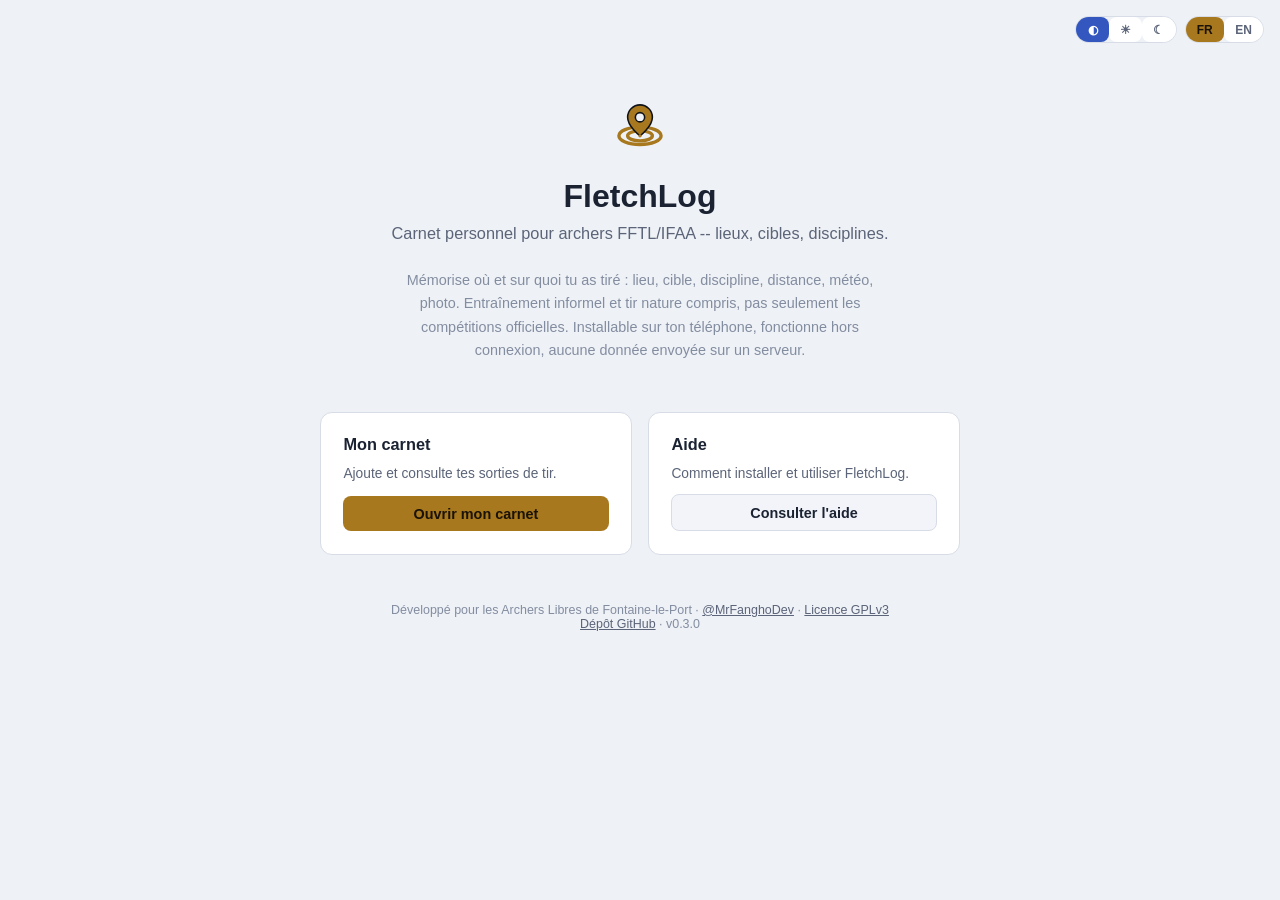
==== index.html @ 193591e7 "docs: retire la bannière "en cours de construction" de l'accueil Sous-vendait un outil qui est en ré" ====
<!DOCTYPE html>
<html lang="fr">
<head>
<meta charset="UTF-8">
<meta name="viewport" content="width=device-width, initial-scale=1.0">
<title>FletchLog</title>
<link rel="icon" href="icon.svg" type="image/svg+xml">
<link rel="manifest" href="manifest.json">
<meta name="theme-color" content="#0f1216">
<link rel="stylesheet" href="theme.css">
<style>
  /* Page d'accueil (issue #8) -- construite sur theme.css, comme
     fletchapps/index.html et fletchtime/web/index.html. */
  body { display: flex; flex-direction: column; align-items: center; padding: 5.5rem 1.25rem 2rem; min-height: 100vh; box-sizing: border-box; }
  .hero { display: flex; flex-direction: column; align-items: center; text-align: center; max-width: 560px; }
  .hero svg.mark { height: 4.5rem; width: 4.5rem; margin-bottom: 1.1rem; }
  .hero h1 { font-size: 2rem; margin: 0 0 0.4rem; }
  .hero .tagline { color: var(--text-muted); font-size: 1.02rem; margin: 0 0 0.6rem; line-height: 1.5; }
  .hero .blurb { color: var(--text-faint); font-size: 0.9rem; line-height: 1.6; max-width: 480px; }

  .cards { display: grid; gap: 1rem; width: 100%; max-width: 640px; margin-top: 2.25rem; grid-template-columns: 1fr; }
  @media (min-width: 560px) { .cards { grid-template-columns: repeat(2, 1fr); } }
  .card {
    background: var(--surface); border: 1px solid var(--border); border-radius: 12px;
    padding: 1.4rem; display: flex; flex-direction: column; gap: 0.6rem;
  }
  .card h2 { font-size: 1.02rem; margin: 0; }
  .card p { color: var(--text-muted); font-size: 0.86rem; line-height: 1.5; margin: 0; flex-grow: 1; }
  .card a.button {
    font-family: var(--font-ui); font-size: 0.9rem; font-weight: 600;
    padding: 0.6rem 1rem; border-radius: 8px; border: none; cursor: pointer;
    color: #1a1206; background: var(--gold); text-decoration: none; text-align: center;
  }
  .card.help a.button { background: var(--surface-2); color: var(--text); border: 1px solid var(--border); }

  footer { margin-top: 3rem; color: var(--text-faint); font-size: 0.78rem; text-align: center; }
  footer a { color: var(--text-muted); }
</style>
</head>
<body>

  <div class="top-controls">
    <div class="theme-toggle">
      <button class="theme-btn" data-theme="system" onclick="setTheme('system')" data-i18n-aria-label="themeSystemLabel" aria-label="Thème système">◐</button>
      <button class="theme-btn" data-theme="light" onclick="setTheme('light')" data-i18n-aria-label="themeLightLabel" aria-label="Thème clair">☀</button>
      <button class="theme-btn" data-theme="dark" onclick="setTheme('dark')" data-i18n-aria-label="themeDarkLabel" aria-label="Thème sombre">☾</button>
    </div>
    <div class="lang-toggle">
      <button class="lang-btn" id="lang-fr-btn" onclick="setLanguage('fr')">FR</button>
      <button class="lang-btn" id="lang-en-btn" onclick="setLanguage('en')">EN</button>
    </div>
  </div>

  <div class="hero">
    <svg class="mark" viewBox="0 0 24 24">
      <ellipse cx="12" cy="15.94" rx="7.03" ry="2.91" fill="none" stroke="var(--gold)" stroke-width="1.125"/>
      <ellipse cx="12" cy="15.94" rx="4.125" ry="1.6875" fill="none" stroke="var(--gold)" stroke-width="1.125"/>
      <g transform="translate(5.8125,4.59375) scale(0.515625)">
        <path d="M12 2C7.6 2 4 5.6 4 10c0 6 8 12 8 12s8-6 8-12c0-4.4-3.6-8-8-8Zm0 11a3 3 0 1 1 0-6 3 3 0 0 1 0 6Z" fill="var(--gold)" stroke="#0f1216" stroke-width="1"/>
      </g>
      <circle cx="12" cy="15.94" r="0.5625" fill="var(--gold)"/>
    </svg>
    <h1>FletchLog</h1>
    <p class="tagline" data-i18n="homeTagline">Carnet personnel pour archers FFTL/IFAA -- lieux, cibles, disciplines.</p>
    <p class="blurb" data-i18n="homeBlurb">Mémorise où et sur quoi tu as tiré : lieu, cible, discipline, distance, météo, photo. Entraînement informel et tir nature compris, pas seulement les compétitions officielles. Installable sur ton téléphone, fonctionne hors connexion, aucune donnée envoyée sur un serveur.</p>
  </div>

  <div class="cards">
    <article class="card app">
      <h2 data-i18n="homeAppTitle">Ouvrir FletchLog</h2>
      <p data-i18n="homeAppDesc">Le carnet lui-même -- installe-le sur ton téléphone pour un accès hors ligne.</p>
      <a class="button" href="app.html" data-i18n="homeAppButton">Ouvrir l'appli</a>
    </article>
    <article class="card help">
      <h2 data-i18n="homeHelpTitle">Aide</h2>
      <p data-i18n="homeHelpDesc">Comment installer et utiliser FletchLog.</p>
      <a class="button" href="aide.html" data-i18n="homeHelpButton">Consulter l'aide</a>
    </article>
  </div>

  <footer>
    <span data-i18n="siteFooterCredit">Développé pour les Archers Libres de Fontaine-le-Port ·</span>
    <a href="https://github.com/MrFanghoDev" target="_blank" rel="noopener">@MrFanghoDev</a>
    · <a href="https://github.com/MrFanghoDev/fletchlog/blob/master/LICENSE" data-i18n="siteFooterLicense" target="_blank" rel="noopener">Licence GPLv3</a>
    <br>
    <a href="https://github.com/MrFanghoDev/fletchlog" data-i18n="homeFooterDevLink">Dépôt GitHub</a>
    · <span id="footer-version"></span>
  </footer>

<script src="i18n.js"></script>
<script src="theme.js"></script>
<script src="sw-register.js"></script>
<script src="version.js"></script>
<script>
  let currentLanguage = localStorage.getItem("fletchlog_lang") || "fr";

  function applyTranslations() {
    document.querySelectorAll("[data-i18n]").forEach((el) => {
      el.textContent = t(currentLanguage, el.getAttribute("data-i18n"));
    });
    document.querySelectorAll("[data-i18n-aria-label]").forEach((el) => {
      el.setAttribute("aria-label", t(currentLanguage, el.getAttribute("data-i18n-aria-label")));
    });
    document.getElementById("lang-fr-btn").classList.toggle("active", currentLanguage === "fr");
    document.getElementById("lang-en-btn").classList.toggle("active", currentLanguage === "en");
    document.documentElement.lang = currentLanguage;
  }

  function setLanguage(lang) {
    currentLanguage = lang;
    localStorage.setItem("fletchlog_lang", lang);
    applyTranslations();
  }

  applyTranslations();
  document.getElementById("footer-version").textContent = FLETCHLOG_VERSION;
</script>
</body>
</html>
---- theme.css ----
/*
 * Système de conception partagé FletchTime / FletchScore
 * ========================================================
 *
 * Extrait des pages web de FletchTime (config.html étant la référence la
 * plus complète au moment de l'extraction) -- pensé pour être copié tel
 * quel dans un autre projet de la même famille (FletchScore) et servir de
 * base commune, sans dépendance à FletchTime lui-même.
 *
 * Usage : <link rel="stylesheet" href="theme.css"> dans le <head> de
 * chaque page, avant tout <style> propre à la page qui voudrait
 * surcharger un détail ponctuel.
 *
 * Thème clair/sombre : piloté par l'attribut data-theme sur <html> ou
 * <body> ("dark" / "light"), avec repli automatique sur la préférence
 * système (prefers-color-scheme) si l'attribut n'est pas posé -- voir
 * FletchTime, gui.py et config.html pour un exemple de bascule JS qui
 * pose cet attribut.
 *
 * Notes pour qui reprend ce fichier dans un autre projet :
 * - Les noms de classes (.btn-primary, .panel, .field...) sont génériques
 *   à dessein, pas spécifiques à FletchTime -- à réutiliser directement.
 * - Rien ici ne dépend de JS spécifique à FletchTime ; les classes
 *   d'état (.active, .visible, [open]...) sont à poser/retirer par le JS
 *   du projet qui l'utilise.
 * - Couleurs sémantiques (--red/--green pour erreur/succès) plutôt que
 *   des noms d'usage (--error/--success) : choix historique de
 *   FletchTime, à renommer si ça convient mieux à l'autre projet -- pas
 *   de logique qui en dépende directement dans ce fichier.
 */

/* ---------- Couleurs et typographie ---------- */

:root {
  --bg: #0f1216; --surface: #171b22; --surface-2: #1d232c; --border: #2a3140;
  --text: #e8ebf1; --text-muted: #8a93a6; --text-faint: #5c6579;
  --gold: #d1a13d; --gold-dim: #4a3d21; --blue: #4c7bdb; --red: #d6534a; --green: #3f9868;
  --font-ui: -apple-system, BlinkMacSystemFont, "Segoe UI", Roboto, Helvetica, Arial, sans-serif;
  --font-mono: ui-monospace, "SF Mono", "Cascadia Code", Consolas, monospace;
  --radius: 10px;
}

@media (prefers-color-scheme: light) {
  :root:not([data-theme="dark"]) {
    --bg: #eef1f6; --surface: #ffffff; --surface-2: #f2f4f9; --border: #d7dce6;
    --text: #1b2333; --text-muted: #5b6478; --text-faint: #838da0;
    --gold: #a8781f; --gold-dim: #e8dcc0; --blue: #3357bf; --red: #b8392f; --green: #227a52;
  }
}
:root[data-theme="light"] {
  --bg: #eef1f6; --surface: #ffffff; --surface-2: #f2f4f9; --border: #d7dce6;
  --text: #1b2333; --text-muted: #5b6478; --text-faint: #838da0;
  --gold: #a8781f; --gold-dim: #e8dcc0; --blue: #3357bf; --red: #b8392f; --green: #227a52;
}
:root[data-theme="dark"] {
  --bg: #0f1216; --surface: #171b22; --surface-2: #1d232c; --border: #2a3140;
  --text: #e8ebf1; --text-muted: #8a93a6; --text-faint: #5c6579;
  --gold: #d1a13d; --gold-dim: #4a3d21; --blue: #4c7bdb; --red: #d6534a; --green: #3f9868;
}

* { box-sizing: border-box; }
html, body { margin: 0; background: var(--bg); color: var(--text); font-family: var(--font-ui); }
body { padding: 0 0 3rem; }

/* ---------- Mise en page générale ---------- */

.page { max-width: 900px; margin: 0 auto; padding: 2rem 1rem 0; }
a.back { color: var(--text-muted); font-size: 0.85rem; text-decoration: none; }
a.back:hover { color: var(--text); }
h1 { display: flex; align-items: center; gap: 0.6rem; font-size: 1.4rem; margin: 1rem 0 0.25rem; }
h1 img { height: 1.6em; width: auto; }
p.intro { color: var(--text-muted); font-size: 0.88rem; line-height: 1.5; max-width: 640px; }

/* ---------- Bascule langue/thème (coin haut droit) ---------- */

.top-controls {
  position: fixed; top: 1rem; right: 1rem; display: flex; gap: 0.5rem; z-index: 10;
}
.lang-toggle, .theme-toggle {
  display: flex; border: 1px solid var(--border); border-radius: 999px; overflow: hidden;
}
.lang-btn, .theme-btn {
  font-family: var(--font-ui); font-size: 0.75rem; padding: 0.35rem 0.7rem; margin: 0;
  border: none; background: var(--surface); color: var(--text-muted); cursor: pointer;
}
.lang-btn.active { background: var(--gold); color: #1a1206; font-weight: 600; }
.theme-btn.active { background: var(--blue); color: #fff; }

/* ---------- Panneaux repliables (<details>) ---------- */

details.panel {
  background: var(--surface); border: 1px solid var(--border); border-radius: var(--radius);
  margin-top: 1rem; overflow: hidden;
}
details.panel summary {
  list-style: none; cursor: pointer; padding: 0.9rem 1rem;
  display: flex; align-items: center; gap: 0.6rem; font-size: 1rem; font-weight: 600;
}
details.panel summary::-webkit-details-marker { display: none; }
details.panel summary .chevron { margin-left: auto; color: var(--text-faint); transition: transform 0.15s ease; }
details.panel[open] summary .chevron { transform: rotate(90deg); }
details.panel .panel-body { padding: 0 1rem 1.2rem; border-top: 1px solid var(--border); padding-top: 1rem; }
.panel-footer { display: flex; align-items: center; gap: 0.75rem; margin-top: 1.2rem; flex-wrap: wrap; }

/* ---------- Champs de formulaire ---------- */

.field-grid { display: grid; grid-template-columns: 1fr; gap: 0.9rem; }
@media (min-width: 640px) { .field-grid { grid-template-columns: 1fr 1fr; } }

.field { display: flex; flex-direction: column; gap: 0.3rem; }
.field label { font-size: 0.78rem; color: var(--text-muted); }
.field .hint { font-size: 0.72rem; color: var(--text-faint); }
input[type=text], input[type=number], input[type=color], select {
  font-family: var(--font-ui); font-size: 0.9rem; color: var(--text);
  background: var(--bg); border: 1px solid var(--border); border-radius: 6px;
  padding: 0.5rem 0.6rem;
}
input[type=number] { font-family: var(--font-mono); }
input:focus, select:focus { outline: 2px solid var(--gold); outline-offset: 1px; }

label.checkbox { display: flex; align-items: center; gap: 0.4rem; font-size: 0.88rem; color: var(--text); }

/* ---------- Boutons ---------- */

button {
  font-family: var(--font-ui); font-size: 0.9rem; font-weight: 600;
  padding: 0.6rem 1rem; border-radius: 8px; border: none; cursor: pointer; color: #fff;
}
.btn-primary { background: var(--gold); color: #1a1206; }
button:disabled { opacity: 0.4; cursor: not-allowed; filter: none; }

/* ---------- Retour de sauvegarde (succès/erreur) ---------- */

.save-status { font-size: 0.85rem; }
.save-status.ok { color: var(--green); }
.save-status.error { color: var(--red); }

/* ---------- Superposition d'authentification par mot de passe ---------- */

.auth-overlay {
  position: fixed; inset: 0; background: rgba(0,0,0,0.75); z-index: 1000;
  display: none; align-items: center; justify-content: center;
}
.auth-overlay.visible { display: flex; }
.auth-box {
  background: var(--surface); border: 1px solid var(--border); border-radius: var(--radius);
  padding: 2rem; max-width: 320px; width: 90%; text-align: center;
}
.auth-box h2 { margin: 0 0 0.5rem; font-size: 1.1rem; }
.auth-box p { color: var(--text-muted); font-size: 0.85rem; margin: 0 0 1.2rem; }
.auth-box input {
  width: 100%; padding: 0.6rem 0.8rem; margin-bottom: 0.8rem; font-size: 1rem;
  background: var(--surface-2); border: 1px solid var(--border); border-radius: 8px;
  color: var(--text); box-sizing: border-box;
}
.auth-box button {
  width: 100%; padding: 0.6rem; font-size: 0.95rem; font-weight: 600;
  background: var(--gold); color: #1a1206; border: none; border-radius: 8px; cursor: pointer;
}
.auth-error { color: var(--red); font-size: 0.85rem; margin-top: 0.6rem; min-height: 1.2em; }
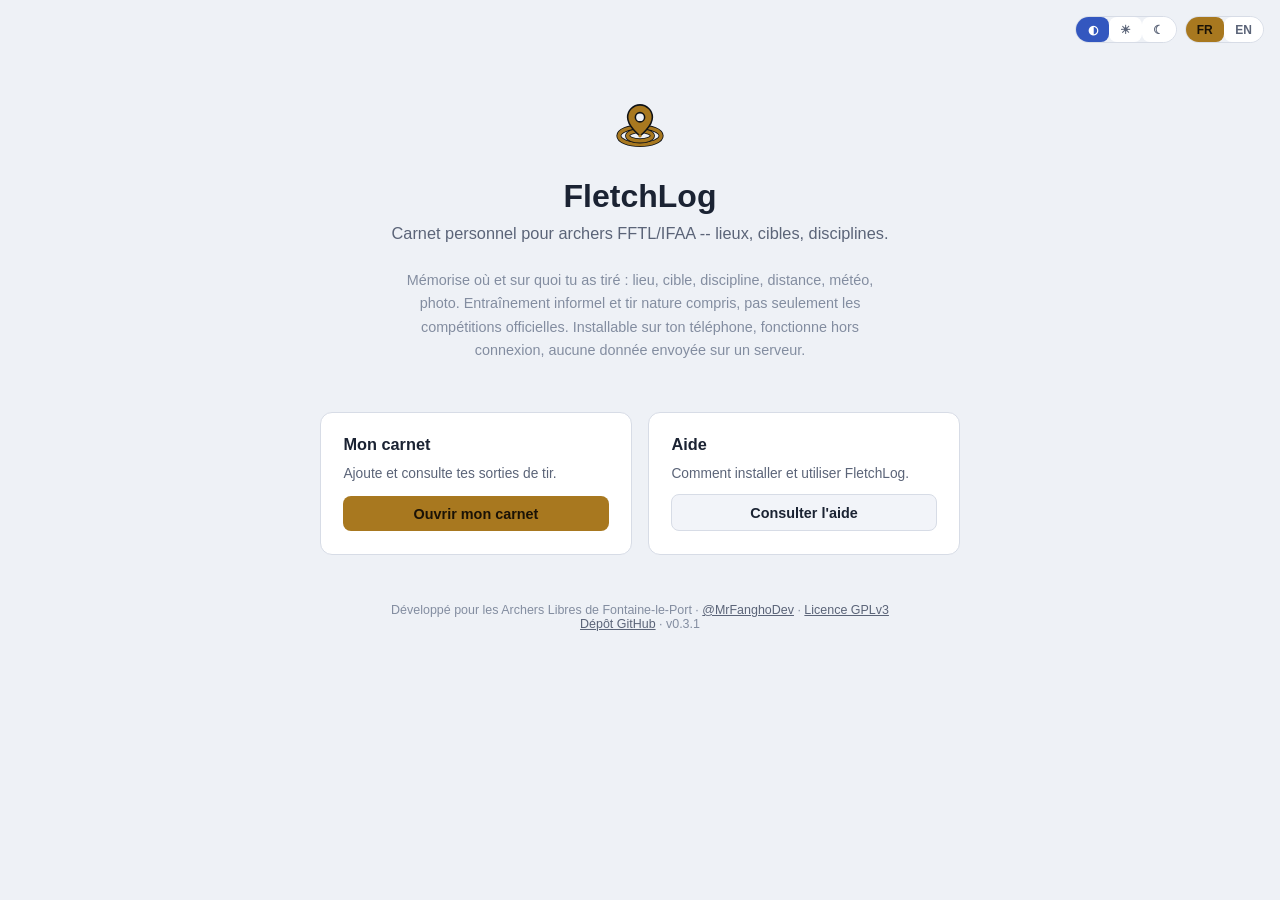
==== commit 38296c71: "style(logo): ajoute un liseré sombre sur les anneaux (cohérence avec le pin) Les cercles aplatis n'a" ====
--- a/index.html
+++ b/index.html
@@ -53,7 +53,9 @@
 
   <div class="hero">
     <svg class="mark" viewBox="0 0 24 24">
+      <ellipse cx="12" cy="15.94" rx="7.03" ry="2.91" fill="none" stroke="#0f1216" stroke-width="1.7"/>
       <ellipse cx="12" cy="15.94" rx="7.03" ry="2.91" fill="none" stroke="var(--gold)" stroke-width="1.125"/>
+      <ellipse cx="12" cy="15.94" rx="4.125" ry="1.6875" fill="none" stroke="#0f1216" stroke-width="1.7"/>
       <ellipse cx="12" cy="15.94" rx="4.125" ry="1.6875" fill="none" stroke="var(--gold)" stroke-width="1.125"/>
       <g transform="translate(5.8125,4.59375) scale(0.515625)">
         <path d="M12 2C7.6 2 4 5.6 4 10c0 6 8 12 8 12s8-6 8-12c0-4.4-3.6-8-8-8Zm0 11a3 3 0 1 1 0-6 3 3 0 0 1 0 6Z" fill="var(--gold)" stroke="#0f1216" stroke-width="1"/>
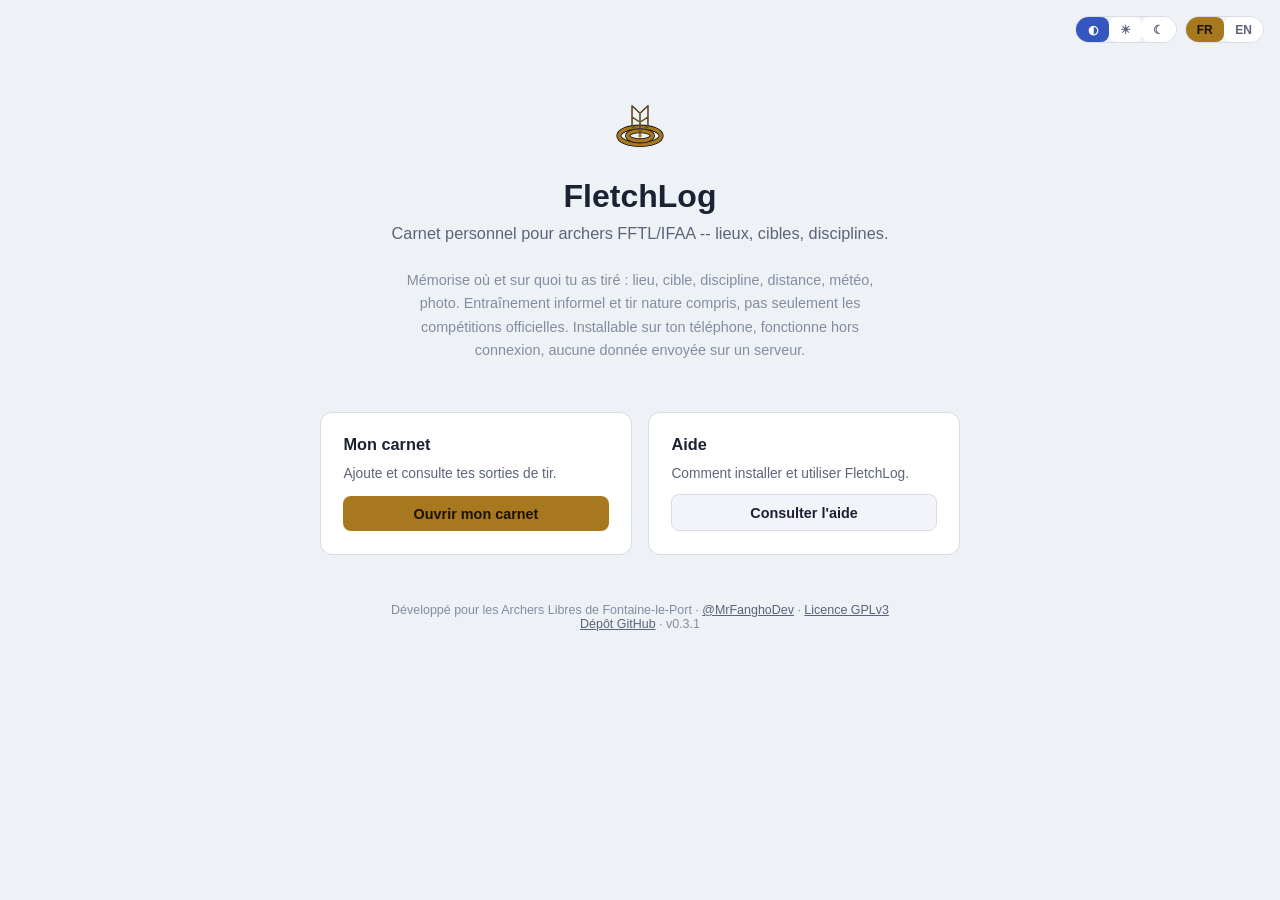
==== commit 44ef1b6c: "feat(logo): remplace le pin par la plume FletchApps Même tracé de plume (double liseré noir/or) que " ====
--- a/index.html
+++ b/index.html
@@ -57,8 +57,13 @@
       <ellipse cx="12" cy="15.94" rx="7.03" ry="2.91" fill="none" stroke="var(--gold)" stroke-width="1.125"/>
       <ellipse cx="12" cy="15.94" rx="4.125" ry="1.6875" fill="none" stroke="#0f1216" stroke-width="1.7"/>
       <ellipse cx="12" cy="15.94" rx="4.125" ry="1.6875" fill="none" stroke="var(--gold)" stroke-width="1.125"/>
-      <g transform="translate(5.8125,4.59375) scale(0.515625)">
-        <path d="M12 2C7.6 2 4 5.6 4 10c0 6 8 12 8 12s8-6 8-12c0-4.4-3.6-8-8-8Zm0 11a3 3 0 1 1 0-6 3 3 0 0 1 0 6Z" fill="var(--gold)" stroke="#0f1216" stroke-width="1"/>
+      <g transform="translate(12,10.94) scale(0.268) translate(-44.843,-39.079)">
+        <path stroke-width="1.6" stroke-linecap="round" stroke-linejoin="round" fill="none" stroke="#0f1216"
+          d="M 62.853 39.187 L 34.723 39.187 L 25.508 29.226 L 51.190 29.365 L 56.032 39.187 L 51.190 49.009 L 25.508 49.148 L 34.723 39.187 M 39.680 29.831 L 46.066 39.187 L 39.680 48.543"
+          style="transform-box: fill-box; transform-origin: 50% 50%;" transform="matrix(0, 1, -1, 0, 0.662491, -0.108498)"/>
+        <path stroke-width="1.05" stroke-linecap="round" stroke-linejoin="round" fill="none" stroke="var(--gold)"
+          d="M 62.853 39.187 L 34.723 39.187 L 25.508 29.226 L 51.190 29.365 L 56.032 39.187 L 51.190 49.009 L 25.508 49.148 L 34.723 39.187 M 39.680 29.831 L 46.066 39.187 L 39.680 48.543"
+          style="transform-box: fill-box; transform-origin: 50% 50%;" transform="matrix(0, 1, -1, 0, 0.662491, -0.108498)"/>
       </g>
       <circle cx="12" cy="15.94" r="0.5625" fill="var(--gold)"/>
     </svg>
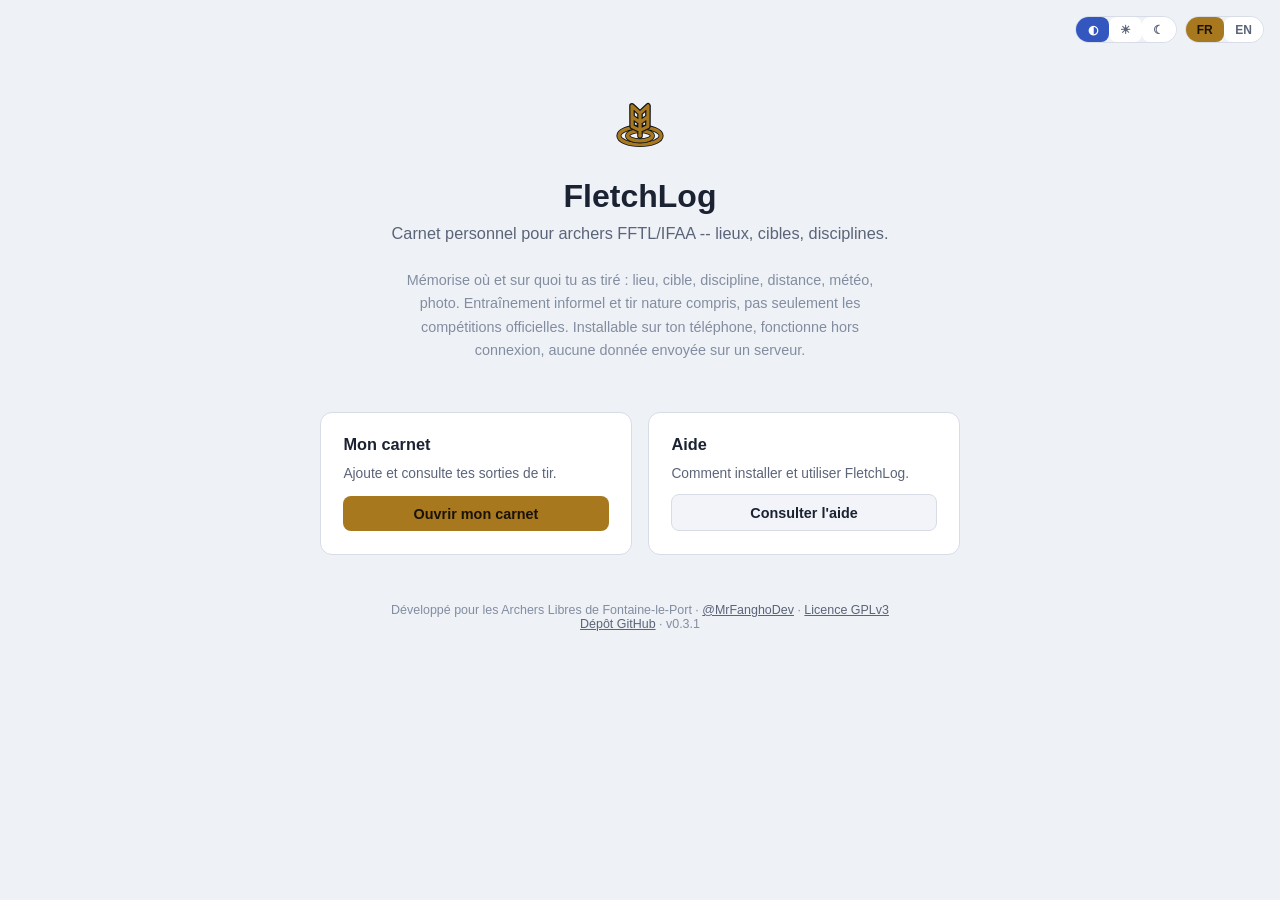
==== commit 49e21918: "fix(logo): corrige les PNG écrasés et le liseré trop fin des marques Deux bugs distincts repérés par" ====
--- a/index.html
+++ b/index.html
@@ -58,10 +58,10 @@
       <ellipse cx="12" cy="15.94" rx="4.125" ry="1.6875" fill="none" stroke="#0f1216" stroke-width="1.7"/>
       <ellipse cx="12" cy="15.94" rx="4.125" ry="1.6875" fill="none" stroke="var(--gold)" stroke-width="1.125"/>
       <g transform="translate(12,10.94) scale(0.268) translate(-44.843,-39.079)">
-        <path stroke-width="1.6" stroke-linecap="round" stroke-linejoin="round" fill="none" stroke="#0f1216"
+        <path stroke-width="7" stroke-linecap="round" stroke-linejoin="round" fill="none" stroke="#0f1216"
           d="M 62.853 39.187 L 34.723 39.187 L 25.508 29.226 L 51.190 29.365 L 56.032 39.187 L 51.190 49.009 L 25.508 49.148 L 34.723 39.187 M 39.680 29.831 L 46.066 39.187 L 39.680 48.543"
           style="transform-box: fill-box; transform-origin: 50% 50%;" transform="matrix(0, 1, -1, 0, 0.662491, -0.108498)"/>
-        <path stroke-width="1.05" stroke-linecap="round" stroke-linejoin="round" fill="none" stroke="var(--gold)"
+        <path stroke-width="4" stroke-linecap="round" stroke-linejoin="round" fill="none" stroke="var(--gold)"
           d="M 62.853 39.187 L 34.723 39.187 L 25.508 29.226 L 51.190 29.365 L 56.032 39.187 L 51.190 49.009 L 25.508 49.148 L 34.723 39.187 M 39.680 29.831 L 46.066 39.187 L 39.680 48.543"
           style="transform-box: fill-box; transform-origin: 50% 50%;" transform="matrix(0, 1, -1, 0, 0.662491, -0.108498)"/>
       </g>
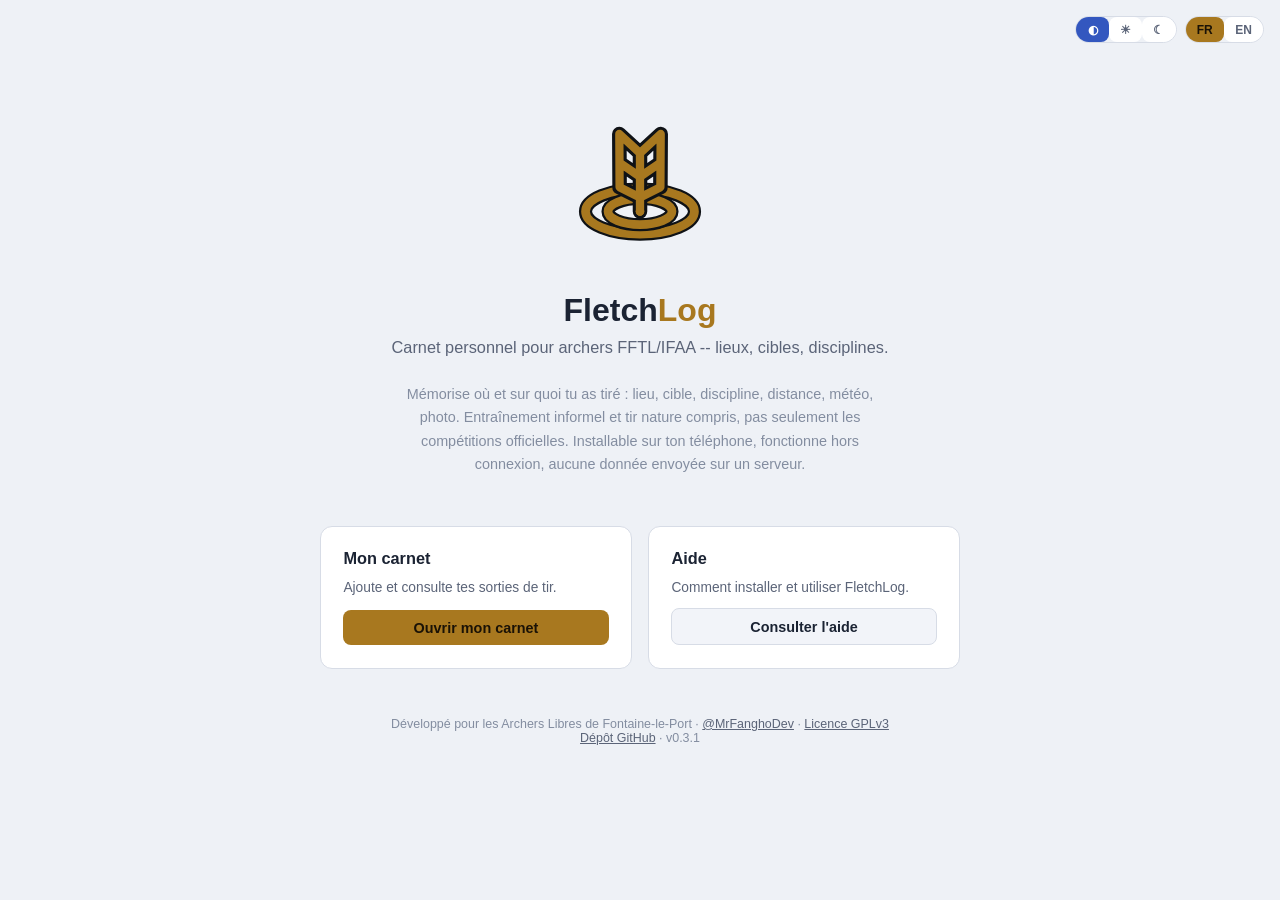
==== commit ca916273: "feat(accueil): logo agrandi (taille FletchApps) et "Log" en or Wordmark FletchLog/Log dans le hero, " ====
--- a/index.html
+++ b/index.html
@@ -13,8 +13,9 @@
      fletchapps/index.html et fletchtime/web/index.html. */
   body { display: flex; flex-direction: column; align-items: center; padding: 5.5rem 1.25rem 2rem; min-height: 100vh; box-sizing: border-box; }
   .hero { display: flex; flex-direction: column; align-items: center; text-align: center; max-width: 560px; }
-  .hero svg.mark { height: 4.5rem; width: 4.5rem; margin-bottom: 1.1rem; }
-  .hero h1 { font-size: 2rem; margin: 0 0 0.4rem; }
+  .hero svg.mark { height: 186px; width: 186px; margin-bottom: 1.1rem; }
+  .hero h1 { display: block; font-size: 2rem; margin: 0 0 0.4rem; }
+  .hero h1 .log { color: var(--gold); }
   .hero .tagline { color: var(--text-muted); font-size: 1.02rem; margin: 0 0 0.6rem; line-height: 1.5; }
   .hero .blurb { color: var(--text-faint); font-size: 0.9rem; line-height: 1.6; max-width: 480px; }
 
@@ -67,7 +68,7 @@
       </g>
       <circle cx="12" cy="15.94" r="0.5625" fill="var(--gold)"/>
     </svg>
-    <h1>FletchLog</h1>
+    <h1>Fletch<span class="log">Log</span></h1>
     <p class="tagline" data-i18n="homeTagline">Carnet personnel pour archers FFTL/IFAA -- lieux, cibles, disciplines.</p>
     <p class="blurb" data-i18n="homeBlurb">Mémorise où et sur quoi tu as tiré : lieu, cible, discipline, distance, météo, photo. Entraînement informel et tir nature compris, pas seulement les compétitions officielles. Installable sur ton téléphone, fonctionne hors connexion, aucune donnée envoyée sur un serveur.</p>
   </div>
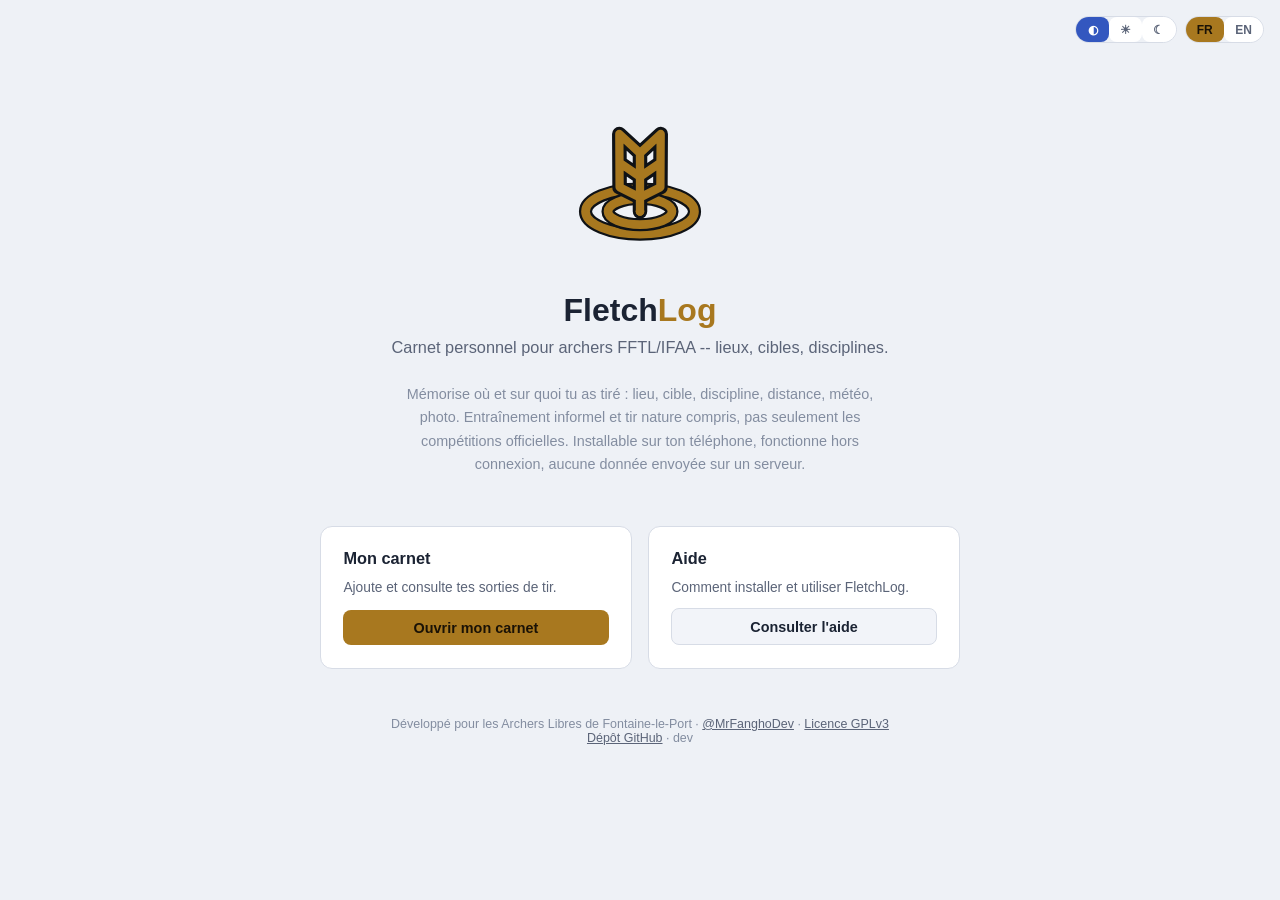
==== commit 34cf221a: "feat(ios): balises Apple pour "Ajouter à l'écran d'accueil" manifest.json n'est pas lu par Safari po" ====
--- a/index.html
+++ b/index.html
@@ -7,6 +7,15 @@
 <link rel="icon" href="icon.svg" type="image/svg+xml">
 <link rel="manifest" href="manifest.json">
 <meta name="theme-color" content="#0f1216">
+<!-- Safari ne lit pas manifest.json pour "Ajouter à l'écran d'accueil"
+     (issue #18) -- sans ces balises, icône = capture d'écran de la
+     page, et l'appli se rouvre dans Safari plutôt qu'en standalone.
+     black-translucent cohérent avec le thème sombre et les
+     env(safe-area-inset-*) déjà utilisés partout dans le CSS. -->
+<link rel="apple-touch-icon" href="icon-192.png">
+<meta name="apple-mobile-web-app-capable" content="yes">
+<meta name="apple-mobile-web-app-status-bar-style" content="black-translucent">
+<meta name="apple-mobile-web-app-title" content="FletchLog">
 <link rel="stylesheet" href="theme.css">
 <style>
   /* Page d'accueil (issue #8) -- construite sur theme.css, comme
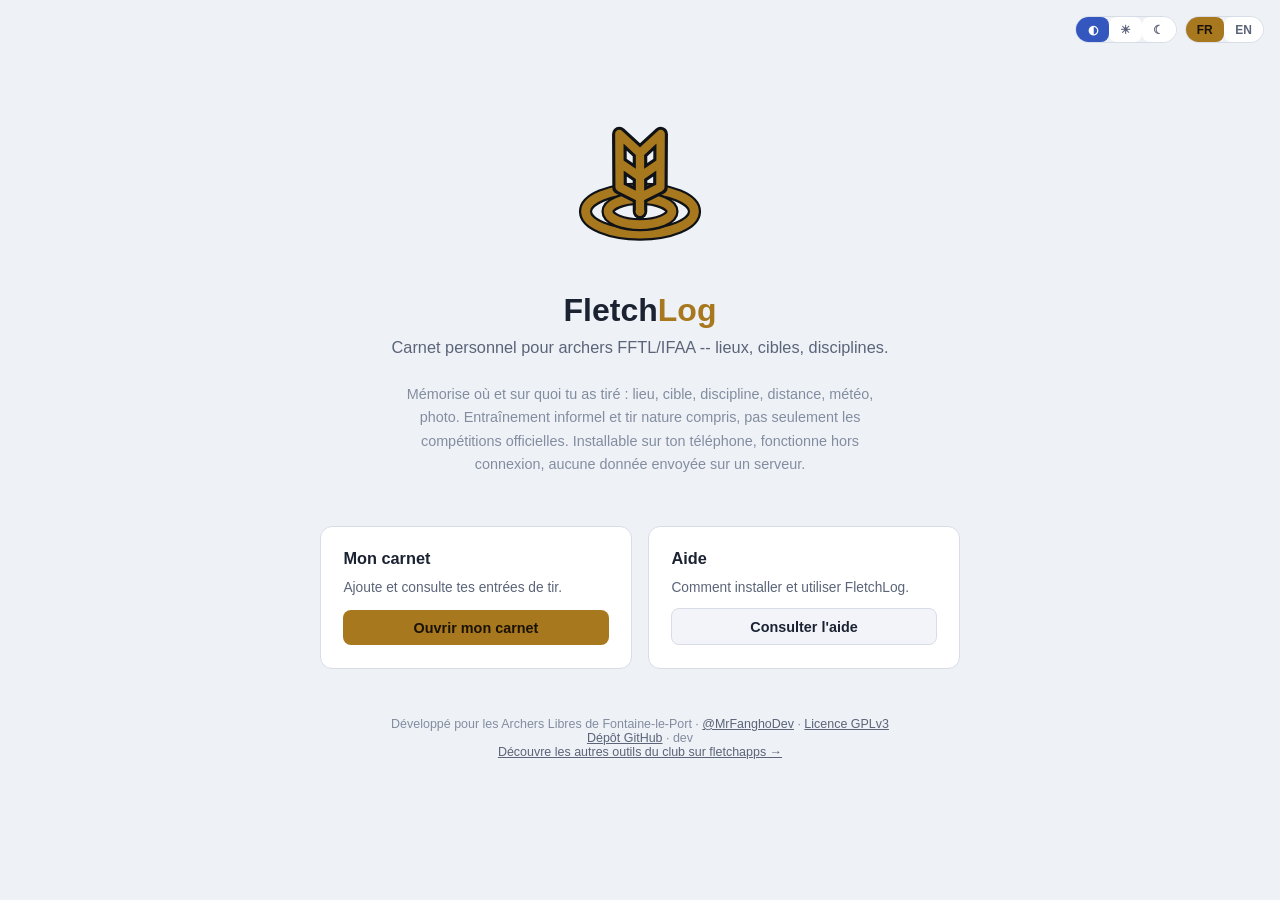
==== commit e264a752: "feat: lien vers fletchapps dans le footer Retour utilisateur -- ajoute un lien vers fletchapps (le p" ====
--- a/index.html
+++ b/index.html
@@ -102,6 +102,8 @@
     <br>
     <a href="https://github.com/MrFanghoDev/fletchlog" data-i18n="homeFooterDevLink">Dépôt GitHub</a>
     · <span id="footer-version"></span>
+    <br>
+    <a href="https://mrfanghodev.github.io/fletchapps/" target="_blank" rel="noopener" data-i18n="siteFooterFletchapps">Découvre les autres outils du club sur fletchapps →</a>
   </footer>
 
 <script src="i18n.js"></script>
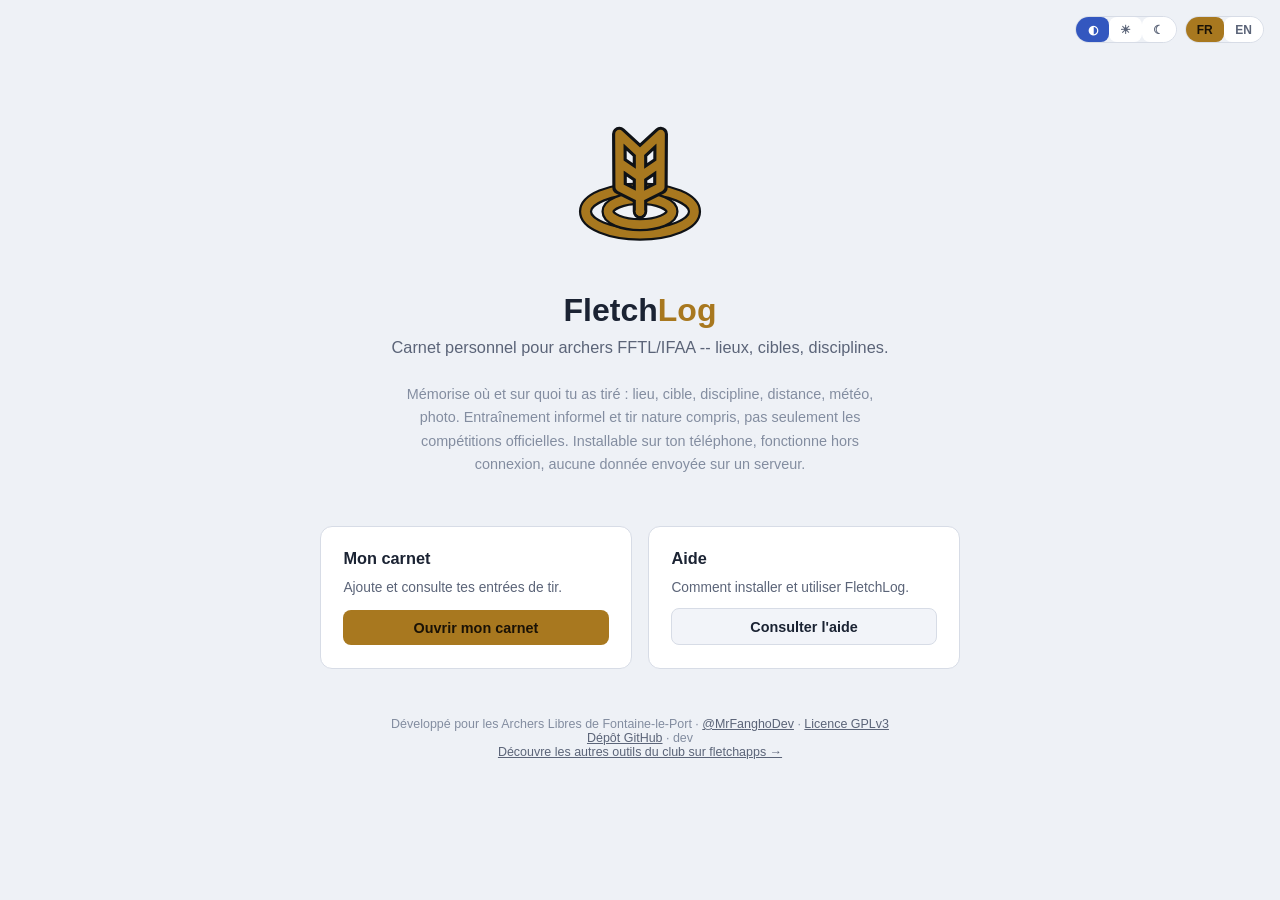
==== commit cd6e1db5: "feat: statistiques du carnet sur la page d'accueil Retour utilisateur -- la carte "Ouvrir FletchLog"" ====
--- a/index.html
+++ b/index.html
@@ -43,6 +43,15 @@
   }
   .card.help a.button { background: var(--surface-2); color: var(--text); border: 1px solid var(--border); }
 
+  /* Statistiques du carnet (retour utilisateur, 2026-08-26) -- lues
+     depuis IndexedDB au chargement, masquées tant qu'aucune entrée
+     n'existe (rien de significatif à montrer). Un <div>, pas un <p> --
+     .card p a flex-grow:1 (pensé pour la description au-dessus),
+     s'appliquerait ici aussi et se disputerait l'espace vertical avec
+     elle plutôt que de garder sa taille naturelle. */
+  .card-stats { font-size: 0.78rem; color: var(--text-faint); line-height: 1.5; }
+  .card-stats[hidden] { display: none; }
+
   footer { margin-top: 3rem; color: var(--text-faint); font-size: 0.78rem; text-align: center; }
   footer a { color: var(--text-muted); }
 </style>
@@ -86,6 +95,7 @@
     <article class="card app">
       <h2 data-i18n="homeAppTitle">Ouvrir FletchLog</h2>
       <p data-i18n="homeAppDesc">Le carnet lui-même -- installe-le sur ton téléphone pour un accès hors ligne.</p>
+      <div class="card-stats" id="card-stats" hidden></div>
       <a class="button" href="app.html" data-i18n="homeAppButton">Ouvrir l'appli</a>
     </article>
     <article class="card help">
@@ -110,6 +120,7 @@
 <script src="theme.js"></script>
 <script src="sw-register.js"></script>
 <script src="version.js"></script>
+<script src="storage.js"></script>
 <script>
   let currentLanguage = localStorage.getItem("fletchlog_lang") || "fr";
 
@@ -129,9 +140,71 @@
     currentLanguage = lang;
     localStorage.setItem("fletchlog_lang", lang);
     applyTranslations();
+    afficherStatistiquesCarnet();
+  }
+
+  // Statistiques de la carte "Ouvrir FletchLog" (retour utilisateur,
+  // 2026-08-26) -- lues depuis IndexedDB à chaque chargement (aucun
+  // état à maintenir, storage.js chargé pour la première fois sur
+  // cette page). Masquées tant qu'aucune entrée n'existe -- rien de
+  // significatif à montrer à un premier lancement.
+  function formaterTailleStockage(octets) {
+    const unites = currentLanguage === "en" ? ["B", "KB", "MB", "GB"] : ["o", "Ko", "Mo", "Go"];
+    let valeur = octets;
+    let i = 0;
+    while (valeur >= 1024 && i < unites.length - 1) {
+      valeur /= 1024;
+      i++;
+    }
+    return `${valeur.toFixed(i === 0 ? 0 : 1)} ${unites[i]}`;
+  }
+
+  function formaterDateExport(iso) {
+    const d = new Date(iso);
+    if (Number.isNaN(d.getTime())) return null;
+    const locale = currentLanguage === "en" ? "en-GB" : "fr-FR";
+    return d.toLocaleDateString(locale, { day: "numeric", month: "short", year: "numeric" });
+  }
+
+  function afficherStatistiquesCarnet() {
+    listerEntrees().then((entrees) => {
+      const conteneur = document.getElementById("card-stats");
+      if (entrees.length === 0) {
+        conteneur.hidden = true;
+        return;
+      }
+
+      const lieuxDistincts = new Set(entrees.map((e) => e.lieu)).size;
+      const texteEntrees = tf(currentLanguage, entrees.length === 1 ? "souvenirSortieSing" : "souvenirSortiePlur", { n: entrees.length });
+      const texteLieux = tf(currentLanguage, lieuxDistincts === 1 ? "homeStatLieuSing" : "homeStatLieuPlur", { n: lieuxDistincts });
+      const lignes = [`${texteEntrees} · ${texteLieux}`];
+
+      const meta = [];
+      const dernierExport = localStorage.getItem("fletchlog_dernier_export");
+      const dateFormatee = dernierExport ? formaterDateExport(dernierExport) : null;
+      if (dateFormatee) meta.push(tf(currentLanguage, "homeStatDernierExport", { date: dateFormatee }));
+
+      // navigator.storage.estimate() -- stockage total utilisé par
+      // FletchLog sur cet appareil (entrées + photos, mais aussi le
+      // cache applicatif et les tuiles de carte déjà consultées), pas
+      // seulement le poids des photos -- présenté comme tel plutôt que
+      // de laisser croire à une mesure plus précise qu'elle ne l'est.
+      const promesseTaille =
+        navigator.storage && navigator.storage.estimate ? navigator.storage.estimate().then((r) => r.usage) : Promise.resolve(null);
+
+      promesseTaille
+        .catch(() => null)
+        .then((usage) => {
+          if (usage != null) meta.push(tf(currentLanguage, "homeStatTaille", { taille: formaterTailleStockage(usage) }));
+          if (meta.length) lignes.push(meta.join(" · "));
+          conteneur.innerHTML = lignes.join("<br>");
+          conteneur.hidden = false;
+        });
+    });
   }
 
   applyTranslations();
+  afficherStatistiquesCarnet();
   document.getElementById("footer-version").textContent = FLETCHLOG_VERSION;
 </script>
 </body>
